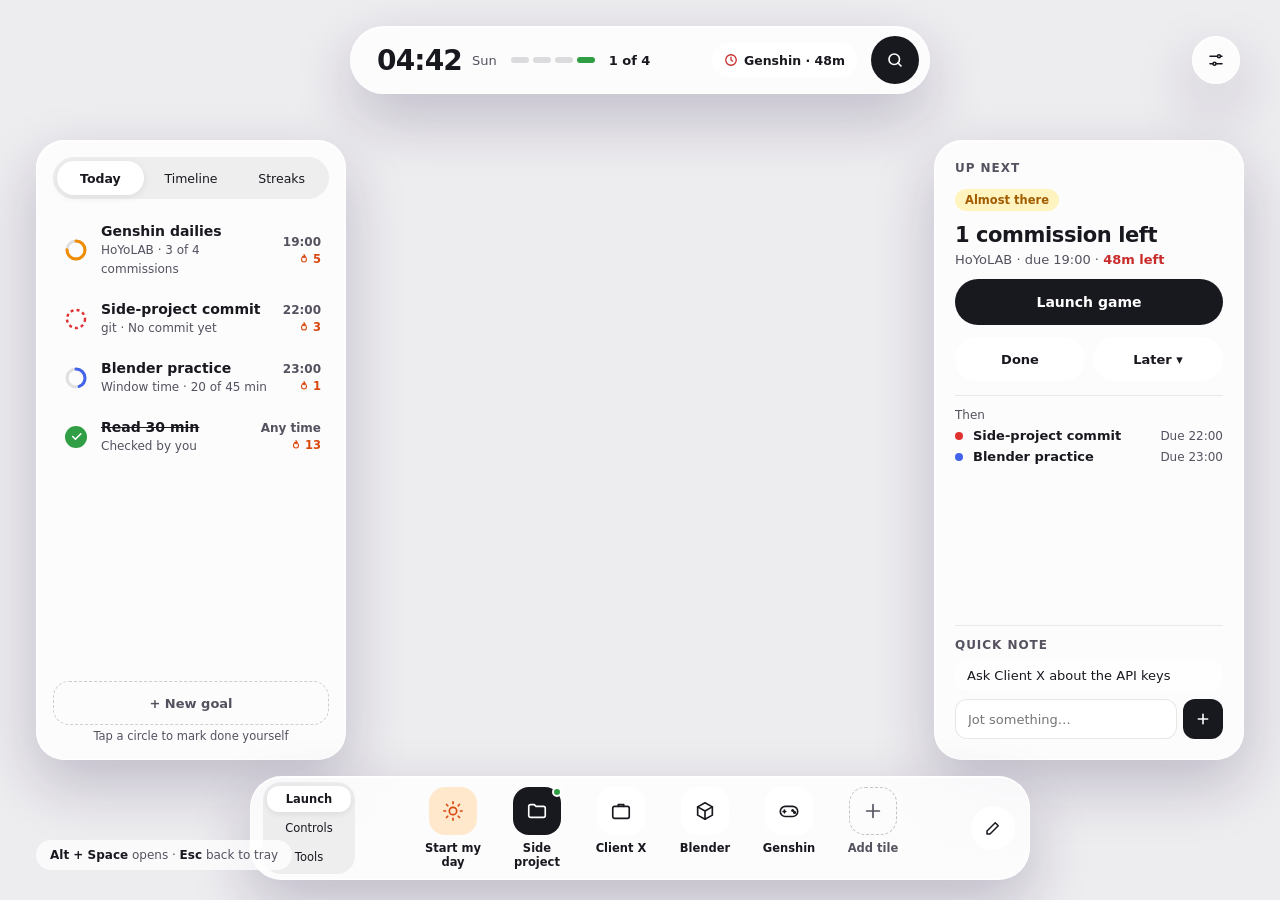
==== ui/index.html @ e7712622 "overlay shell with tray and alt+space" ====
<!doctype html>
<html lang="en">
<head>
  <meta charset="utf-8">
  <meta name="viewport" content="width=device-width, initial-scale=1">
  <title>Moondeck</title>
  <link rel="stylesheet" href="style.css">
</head>
<body>
  <main id="stage">
    <header id="top" class="frost"></header>
    <section id="cmd" class="frost" hidden></section>
    <button id="settings" class="frost round" aria-label="Settings"></button>

    <aside id="left" class="frost card"></aside>
    <aside id="right" class="frost card"></aside>

    <section id="pop" class="frost" hidden></section>
    <div id="toast" hidden></div>
    <nav id="deck" class="frost"></nav>

    <p id="hint"></p>
  </main>
  <script src="app.js"></script>
</body>
</html>
---- ui/style.css ----
:root {
  --ink: #18181f;
  --muted: #55515f;
  --line: rgba(24, 24, 31, 0.08);
  --chip: rgba(255, 255, 255, 0.85);
  --green: #2f9e44;
  --red: #e03131;
  --violet: #7048e8;
  font-family: "Plus Jakarta Sans", "Segoe UI Variable Text", "Segoe UI", system-ui, sans-serif;
  color: var(--ink);
}

* { box-sizing: border-box; }
html, body { margin: 0; height: 100%; background: transparent; overflow: hidden; user-select: none; }
button { font: inherit; color: inherit; cursor: pointer; border: none; background: none; padding: 0; }
input { font: inherit; color: inherit; }
[hidden] { display: none !important; }

#stage { position: fixed; inset: 0; background: rgba(30, 24, 60, 0.08); animation: fade 0.16s ease-out; }
@keyframes fade { from { opacity: 0; } }
@keyframes rise { from { opacity: 0; transform: translate(var(--tx, 0), calc(var(--ty, 0px) + 8px)); } }

.frost {
  background: rgba(255, 255, 255, 0.82);
  border: 1px solid rgba(255, 255, 255, 0.9);
  box-shadow: 0 24px 60px rgba(30, 20, 70, 0.22), inset 0 1px 0 #fff;
  backdrop-filter: blur(30px) saturate(170%);
}
.round { border-radius: 50%; display: flex; align-items: center; justify-content: center; }
.dark { background: var(--ink); color: #fff; }

/* ---------- top pill ---------- */
#top {
  position: absolute; top: 26px; left: 50%; --tx: -50%; transform: translateX(-50%);
  width: 580px; height: 68px; border-radius: 999px; padding: 0 10px 0 26px;
  display: flex; align-items: center; gap: 14px; animation: rise 0.2s ease-out;
}
.clock { font-size: 28px; font-weight: 700; letter-spacing: -0.03em; font-variant-numeric: tabular-nums; }
.day { font-size: 13px; color: var(--muted); margin-left: -4px; }
.segs { display: flex; gap: 4px; }
.segs span { width: 18px; height: 6px; border-radius: 3px; background: rgba(24, 24, 31, 0.14); }
.segs span.on { background: var(--green); }
.count { font-size: 13px; font-weight: 600; }
.spacer { flex: 1; }
.due {
  display: flex; align-items: center; gap: 6px; height: 34px; padding: 0 12px;
  border-radius: 999px; background: var(--chip); font-size: 12.5px; font-weight: 600;
}
.due svg { color: #c92a2a; }
#top .search { width: 48px; height: 48px; }

#settings { position: absolute; right: 40px; top: 36px; width: 48px; height: 48px; }

/* ---------- command bar ---------- */
#cmd {
  position: absolute; top: 104px; left: 50%; transform: translateX(-50%);
  width: 580px; border-radius: 24px; padding: 10px; z-index: 5;
  display: flex; flex-direction: column; gap: 4px;
}
#cmd label {
  display: flex; align-items: center; gap: 10px; height: 46px; padding: 0 14px;
  border-radius: 16px; background: var(--chip); color: var(--muted);
}
#cmd input { flex: 1; border: none; outline: none; background: transparent; font-size: 14px; color: var(--ink); }
.row { border-radius: 12px; }
.row:hover, .row.sel { background: rgba(255, 255, 255, 0.7); }
#cmd .row {
  display: flex; justify-content: space-between; align-items: center;
  height: 42px; padding: 0 14px; font-size: 13.5px; text-align: left;
}
#cmd .row small { color: var(--muted); font-size: 12px; }

/* ---------- side cards ---------- */
.card {
  position: absolute; top: 50%; transform: translateY(-50%);
  width: 310px; height: min(620px, calc(100vh - 280px)); border-radius: 28px;
  display: flex; flex-direction: column; gap: 14px; overflow: hidden;
}
#left { left: 36px; padding: 16px; }
#right { right: 36px; padding: 20px; }

.tabs { display: grid; grid-template-columns: repeat(3, 1fr); gap: 4px; padding: 4px; border-radius: 999px; background: rgba(24, 24, 31, 0.06); }
.tabs button { height: 34px; border-radius: 999px; font-size: 12.5px; font-weight: 500; }
.tabs button.on { background: #fff; font-weight: 700; box-shadow: 0 2px 8px rgba(24, 24, 31, 0.08); }

.list { display: flex; flex-direction: column; gap: 4px; flex: 1; min-height: 0; overflow-y: auto; }
.goal { display: grid; grid-template-columns: 30px 1fr auto; align-items: center; gap: 10px; padding: 10px 8px; }
.goal .tick { width: 30px; height: 30px; display: flex; align-items: center; justify-content: center; }
.goal .name { font-size: 14px; font-weight: 600; display: block; }
.goal.done .name { text-decoration: line-through; }
.goal .sub { font-size: 12px; color: var(--muted); }
.goal .meta { display: flex; flex-direction: column; align-items: flex-end; gap: 3px; font-size: 12px; font-weight: 600; color: var(--muted); }
.streak { display: flex; align-items: center; gap: 3px; color: #d9480f; font-size: 11.5px; }
.check { width: 22px; height: 22px; border-radius: 50%; background: var(--green); color: #fff; display: flex; align-items: center; justify-content: center; }
.ghost { height: 44px; border: 1.5px dashed rgba(24, 24, 31, 0.2); border-radius: 16px; color: var(--muted); font-size: 13px; font-weight: 600; }
.foot { font-size: 11.5px; color: var(--muted); text-align: center; margin: 0; }

.tl { display: grid; grid-template-columns: 42px 1fr auto; align-items: center; gap: 10px; padding: 9px 6px; }
.tl time { font-size: 12px; color: var(--muted); }
.tl b { font-size: 13px; }
.tl b span { font-weight: 400; color: var(--muted); }
.tl i { display: block; height: 5px; border-radius: 3px; margin-top: 5px; }
.tl em { font-style: normal; font-size: 12px; font-weight: 600; }
.total { display: flex; justify-content: space-between; padding: 12px 14px; border-radius: 16px; background: rgba(255, 255, 255, 0.7); font-size: 13px; }

.streakrow { display: flex; flex-direction: column; gap: 8px; padding: 8px 4px; }
.streakrow div { display: flex; justify-content: space-between; font-size: 13px; }
.dots { display: flex; gap: 5px; }
.dots span { flex: 1; height: 8px; border-radius: 4px; background: rgba(24, 24, 31, 0.12); }
.dots span.on { background: var(--green); }
.dots span.today { background: #ffa94d; }

/* ---------- up next ---------- */
.label { font-size: 12px; font-weight: 600; text-transform: uppercase; letter-spacing: 0.08em; color: var(--muted); }
.tag { align-self: flex-start; font-size: 11.5px; font-weight: 700; padding: 4px 10px; border-radius: 999px; }
.tag.miss { background: #ffe3e3; color: #c92a2a; }
.tag.prog { background: #fff3bf; color: #a15c00; }
.tag.manual { background: #d3f9d8; color: #2b8a3e; }
.next h2 { margin: 0; font-size: 21px; line-height: 1.2; letter-spacing: -0.02em; }
.next p { margin: 4px 0 0; font-size: 13px; color: var(--muted); }
.next p b { color: #c92a2a; }
.next { display: flex; flex-direction: column; gap: 12px; }
.pill { height: 44px; border-radius: 999px; font-size: 13px; font-weight: 600; background: var(--chip); }
.pill.dark { height: 46px; font-size: 14px; background: var(--ink); }
.pill.on { background: #fff; }
.pair { display: flex; gap: 8px; }
.pair > * { flex: 1; }
.grid2 { display: grid; grid-template-columns: 1fr 1fr; gap: 6px; }
.grid2 button { height: 38px; border: 1px solid rgba(24, 24, 31, 0.1); border-radius: 12px; background: rgba(255, 255, 255, 0.6); font-size: 12.5px; }
.clear { padding: 18px; border-radius: 20px; background: rgba(211, 249, 216, 0.7); }
.clear h2 { margin: 0; font-size: 20px; color: #2b8a3e; }
.clear p { margin: 4px 0 0; font-size: 13px; color: #2f5d39; }
.then { display: flex; flex-direction: column; gap: 6px; padding-top: 12px; border-top: 1px solid var(--line); font-size: 13px; }
.then div { display: flex; align-items: center; gap: 10px; }
.then i { width: 8px; height: 8px; border-radius: 50%; }
.then b { flex: 1; }
.then small { color: var(--muted); font-size: 12px; }
.notes { display: flex; flex-direction: column; gap: 8px; padding-top: 12px; border-top: 1px solid var(--line); margin-top: auto; }
.note { font-size: 13px; padding: 8px 12px; border-radius: 12px; background: rgba(255, 255, 255, 0.7); user-select: text; }
.noteform { display: flex; gap: 6px; }
.noteform input { flex: 1; min-width: 0; height: 40px; padding: 0 12px; border: 1px solid rgba(24, 24, 31, 0.1); border-radius: 12px; background: var(--chip); font-size: 13px; outline: none; }
.noteform button { width: 40px; height: 40px; border-radius: 12px; display: flex; align-items: center; justify-content: center; }

/* ---------- deck ---------- */
#deck {
  position: absolute; bottom: 20px; left: 50%; --tx: -50%; transform: translateX(-50%);
  width: 780px; height: 104px; border-radius: 32px; padding: 0 14px 0 12px;
  display: flex; align-items: center; gap: 10px; animation: rise 0.2s ease-out;
}
.pages { display: flex; flex-direction: column; gap: 3px; padding: 4px; border-radius: 18px; background: rgba(24, 24, 31, 0.06); }
.pages button { width: 84px; height: 26px; border-radius: 12px; font-size: 11.5px; font-weight: 500; }
.pages button.on { background: #fff; font-weight: 700; box-shadow: 0 2px 6px rgba(24, 24, 31, 0.08); }
.tiles { flex: 1; display: flex; justify-content: center; gap: 4px; }
.tile {
  position: relative; width: 80px; padding: 6px 0; border-radius: 18px; border: 1.5px solid transparent;
  display: flex; flex-direction: column; align-items: center; gap: 6px; font-size: 11.5px; font-weight: 600;
}
.editing .tile { border: 1.5px dashed var(--violet); }
.ico {
  width: 48px; height: 48px; border-radius: 16px; background: var(--chip);
  display: flex; align-items: center; justify-content: center; transition: transform 0.15s ease;
}
.tile:hover .ico { transform: translateY(-2px); }
.tile.active .ico { background: #fff; border: 1.5px solid var(--ink); }
.tile.add { color: var(--muted); }
.tile.add .ico { background: transparent; border: 1.5px dashed rgba(24, 24, 31, 0.25); }
.tile .dot { position: absolute; top: 6px; right: 14px; width: 10px; height: 10px; border-radius: 50%; background: var(--green); border: 2px solid #fff; }
.editbtn { width: 44px; height: 44px; flex-shrink: 0; background: var(--chip); }
.editbtn.on { background: var(--violet); color: #fff; }

/* ---------- popovers + toast ---------- */
#pop {
  position: absolute; bottom: 134px; left: 50%; transform: translateX(-50%);
  width: 330px; border-radius: 24px; padding: 18px; z-index: 6;
  display: flex; flex-direction: column; gap: 12px;
}
#pop header { display: flex; justify-content: space-between; align-items: baseline; font-weight: 700; font-size: 14px; }
#pop header span { font-size: 22px; letter-spacing: -0.02em; font-variant-numeric: tabular-nums; }
#pop input[type="range"] { width: 100%; accent-color: var(--ink); }
#pop .out { display: flex; justify-content: space-between; align-items: center; height: 40px; padding: 0 12px; font-size: 13px; }
#pop .out small { color: #2b8a3e; font-weight: 700; }
#pop .grid4 { display: grid; grid-template-columns: repeat(4, 1fr); gap: 6px; }
#pop .grid4 button { height: 40px; border: 1px solid rgba(24, 24, 31, 0.1); border-radius: 12px; background: rgba(255, 255, 255, 0.75); font-size: 13px; font-weight: 600; }
#pop p { margin: 0; font-size: 12px; color: var(--muted); }
#pop .clip { display: flex; flex-direction: column; gap: 2px; padding: 9px 10px; text-align: left; }
#pop .clip b { font-size: 13px; white-space: nowrap; overflow: hidden; text-overflow: ellipsis; max-width: 290px; }
#pop .clip small { font-size: 11.5px; color: var(--muted); }

#toast {
  position: absolute; bottom: 134px; left: 50%; transform: translateX(-50%); z-index: 7;
  display: flex; align-items: center; gap: 8px; padding: 10px 18px; border-radius: 999px;
  background: var(--ink); color: #fff; font-size: 13px; font-weight: 600; white-space: nowrap;
  box-shadow: 0 12px 30px rgba(24, 24, 31, 0.25);
}

#hint { position: absolute; left: 36px; bottom: 30px; margin: 0; padding: 8px 14px; border-radius: 999px; background: rgba(255, 255, 255, 0.75); font-size: 12px; color: var(--muted); }
kbd { font: inherit; font-weight: 700; color: var(--ink); }
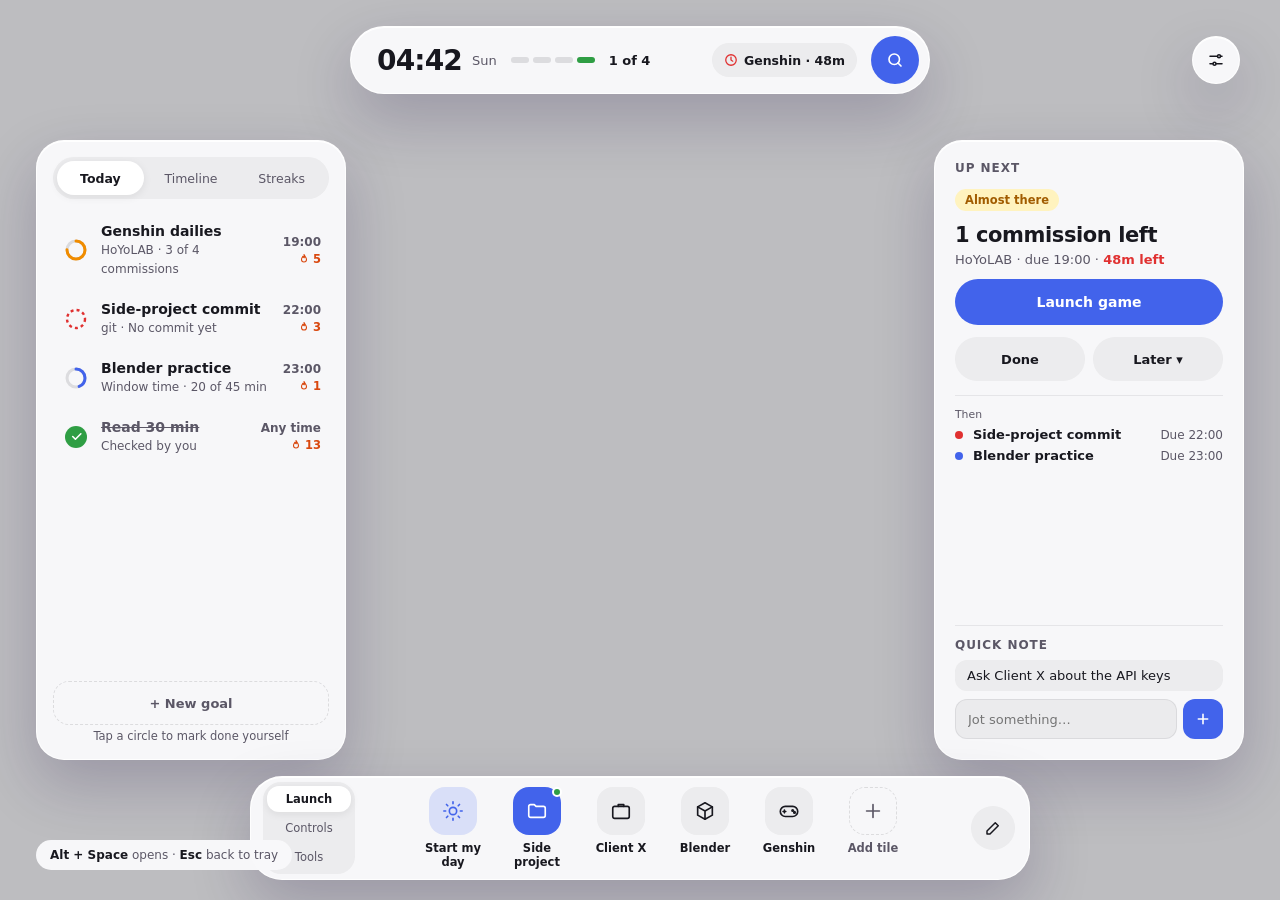
==== commit 1dd81381: "slide panels to edges on open/close" ====
--- a/ui/index.html
+++ b/ui/index.html
@@ -6,7 +6,7 @@
   <title>Moondeck</title>
   <link rel="stylesheet" href="style.css">
 </head>
-<body>
+<body class="out">
   <main id="stage">
     <header id="top" class="frost"></header>
     <section id="cmd" class="frost" hidden></section>
--- a/ui/style.css
+++ b/ui/style.css
@@ -1,13 +1,57 @@
+/* Theme follows Windows: light/dark from the system, --accent from the Windows accent color (set in app.js). */
 :root {
+  --accent: #4263eb;
+  --accent-ink: #fff;
+  --accent-soft: color-mix(in srgb, var(--accent) 16%, transparent);
+
+  --dim: rgba(20, 18, 30, 0.28);
+  --panel: rgba(248, 248, 250, 0.985);
+  --panel-solid: #fff;
+  --panel-border: rgba(255, 255, 255, 0.9);
+  --shadow: 0 24px 60px rgba(30, 20, 70, 0.22), inset 0 1px 0 #fff;
   --ink: #18181f;
-  --muted: #55515f;
+  --muted: #5b5766;
   --line: rgba(24, 24, 31, 0.08);
-  --chip: rgba(255, 255, 255, 0.85);
+  --chip: rgba(24, 24, 31, 0.05);
+  --hover: rgba(24, 24, 31, 0.04);
+  --track: rgba(24, 24, 31, 0.12);
+  --seg-on: #fff;
+  --seg-shadow: 0 2px 8px rgba(24, 24, 31, 0.08);
+
   --green: #2f9e44;
   --red: #e03131;
-  --violet: #7048e8;
-  font-family: "Plus Jakarta Sans", "Segoe UI Variable Text", "Segoe UI", system-ui, sans-serif;
+  --orange: #d9480f;
+  --miss-bg: #ffe3e3; --miss-fg: #c92a2a;
+  --prog-bg: #fff3bf; --prog-fg: #a15c00;
+  --ok-bg: #d3f9d8; --ok-fg: #2b8a3e;
+
+  font-family: "Segoe UI Variable Text", "Segoe UI", system-ui, sans-serif;
   color: var(--ink);
+}
+
+@media (prefers-color-scheme: dark) {
+  :root {
+    --dim: rgba(0, 0, 0, 0.45);
+    --panel: rgba(28, 28, 31, 0.96);
+    --panel-solid: #1c1c1f;
+    --panel-border: rgba(255, 255, 255, 0.07);
+    --shadow: 0 24px 60px rgba(0, 0, 0, 0.5), inset 0 1px 0 rgba(255, 255, 255, 0.05);
+    --ink: #f1f1f3;
+    --muted: #a3a3ad;
+    --line: rgba(255, 255, 255, 0.08);
+    --chip: rgba(255, 255, 255, 0.07);
+    --hover: rgba(255, 255, 255, 0.05);
+    --track: rgba(255, 255, 255, 0.12);
+    --seg-on: rgba(255, 255, 255, 0.13);
+    --seg-shadow: none;
+
+    --green: #40c057;
+    --red: #ff6b6b;
+    --orange: #ff922b;
+    --miss-bg: rgba(255, 107, 107, 0.15); --miss-fg: #ffa8a8;
+    --prog-bg: rgba(255, 212, 59, 0.14); --prog-fg: #ffd43b;
+    --ok-bg: rgba(64, 192, 87, 0.15); --ok-fg: #8ce99a;
+  }
 }
 
 * { box-sizing: border-box; }
@@ -15,30 +59,29 @@
 button { font: inherit; color: inherit; cursor: pointer; border: none; background: none; padding: 0; }
 input { font: inherit; color: inherit; }
 [hidden] { display: none !important; }
-
-#stage { position: fixed; inset: 0; background: rgba(30, 24, 60, 0.08); animation: fade 0.16s ease-out; }
-@keyframes fade { from { opacity: 0; } }
-@keyframes rise { from { opacity: 0; transform: translate(var(--tx, 0), calc(var(--ty, 0px) + 8px)); } }
+:focus-visible { outline: 2px solid var(--accent); outline-offset: 2px; }
+
+#stage { position: fixed; inset: 0; background: var(--dim); transition: background 0.24s ease; }
 
 .frost {
-  background: rgba(255, 255, 255, 0.82);
-  border: 1px solid rgba(255, 255, 255, 0.9);
-  box-shadow: 0 24px 60px rgba(30, 20, 70, 0.22), inset 0 1px 0 #fff;
-  backdrop-filter: blur(30px) saturate(170%);
+  background: var(--panel);
+  border: 1px solid var(--panel-border);
+  box-shadow: var(--shadow);
+  backdrop-filter: blur(30px) saturate(160%);
 }
 .round { border-radius: 50%; display: flex; align-items: center; justify-content: center; }
-.dark { background: var(--ink); color: #fff; }
+.primary { background: var(--accent); color: var(--accent-ink); }
 
 /* ---------- top pill ---------- */
 #top {
-  position: absolute; top: 26px; left: 50%; --tx: -50%; transform: translateX(-50%);
+  position: absolute; top: 26px; left: 50%; transform: translateX(-50%);
   width: 580px; height: 68px; border-radius: 999px; padding: 0 10px 0 26px;
-  display: flex; align-items: center; gap: 14px; animation: rise 0.2s ease-out;
+  display: flex; align-items: center; gap: 14px;
 }
 .clock { font-size: 28px; font-weight: 700; letter-spacing: -0.03em; font-variant-numeric: tabular-nums; }
 .day { font-size: 13px; color: var(--muted); margin-left: -4px; }
 .segs { display: flex; gap: 4px; }
-.segs span { width: 18px; height: 6px; border-radius: 3px; background: rgba(24, 24, 31, 0.14); }
+.segs span { width: 18px; height: 6px; border-radius: 3px; background: var(--track); }
 .segs span.on { background: var(--green); }
 .count { font-size: 13px; font-weight: 600; }
 .spacer { flex: 1; }
@@ -46,7 +89,7 @@
   display: flex; align-items: center; gap: 6px; height: 34px; padding: 0 12px;
   border-radius: 999px; background: var(--chip); font-size: 12.5px; font-weight: 600;
 }
-.due svg { color: #c92a2a; }
+.due svg { color: var(--red); }
 #top .search { width: 48px; height: 48px; }
 
 #settings { position: absolute; right: 40px; top: 36px; width: 48px; height: 48px; }
@@ -63,11 +106,12 @@
 }
 #cmd input { flex: 1; border: none; outline: none; background: transparent; font-size: 14px; color: var(--ink); }
 .row { border-radius: 12px; }
-.row:hover, .row.sel { background: rgba(255, 255, 255, 0.7); }
+.row:hover, .row.sel { background: var(--hover); }
 #cmd .row {
   display: flex; justify-content: space-between; align-items: center;
   height: 42px; padding: 0 14px; font-size: 13.5px; text-align: left;
 }
+#cmd .row.sel { box-shadow: inset 3px 0 0 var(--accent); }
 #cmd .row small { color: var(--muted); font-size: 12px; }
 
 /* ---------- side cards ---------- */
@@ -79,20 +123,22 @@
 #left { left: 36px; padding: 16px; }
 #right { right: 36px; padding: 20px; }
 
-.tabs { display: grid; grid-template-columns: repeat(3, 1fr); gap: 4px; padding: 4px; border-radius: 999px; background: rgba(24, 24, 31, 0.06); }
-.tabs button { height: 34px; border-radius: 999px; font-size: 12.5px; font-weight: 500; }
-.tabs button.on { background: #fff; font-weight: 700; box-shadow: 0 2px 8px rgba(24, 24, 31, 0.08); }
+.tabs { display: grid; grid-template-columns: repeat(3, 1fr); gap: 4px; padding: 4px; border-radius: 999px; background: var(--chip); }
+.tabs button { height: 34px; border-radius: 999px; font-size: 12.5px; font-weight: 500; color: var(--muted); }
+.tabs button.on { background: var(--seg-on); color: var(--ink); font-weight: 700; box-shadow: var(--seg-shadow); }
 
 .list { display: flex; flex-direction: column; gap: 4px; flex: 1; min-height: 0; overflow-y: auto; }
 .goal { display: grid; grid-template-columns: 30px 1fr auto; align-items: center; gap: 10px; padding: 10px 8px; }
 .goal .tick { width: 30px; height: 30px; display: flex; align-items: center; justify-content: center; }
 .goal .name { font-size: 14px; font-weight: 600; display: block; }
-.goal.done .name { text-decoration: line-through; }
+.goal.done .name { text-decoration: line-through; color: var(--muted); }
 .goal .sub { font-size: 12px; color: var(--muted); }
 .goal .meta { display: flex; flex-direction: column; align-items: flex-end; gap: 3px; font-size: 12px; font-weight: 600; color: var(--muted); }
-.streak { display: flex; align-items: center; gap: 3px; color: #d9480f; font-size: 11.5px; }
+.ring-track { stroke: var(--track); }
+.streak { display: flex; align-items: center; gap: 3px; color: var(--orange); font-size: 11.5px; }
 .check { width: 22px; height: 22px; border-radius: 50%; background: var(--green); color: #fff; display: flex; align-items: center; justify-content: center; }
-.ghost { height: 44px; border: 1.5px dashed rgba(24, 24, 31, 0.2); border-radius: 16px; color: var(--muted); font-size: 13px; font-weight: 600; }
+.ghost { height: 44px; border: 1.5px dashed var(--track); border-radius: 16px; color: var(--muted); font-size: 13px; font-weight: 600; }
+.ghost:hover { border-color: var(--accent); color: var(--accent); }
 .foot { font-size: 11.5px; color: var(--muted); text-align: center; margin: 0; }
 
 .tl { display: grid; grid-template-columns: 42px 1fr auto; align-items: center; gap: 10px; padding: 9px 6px; }
@@ -101,72 +147,81 @@
 .tl b span { font-weight: 400; color: var(--muted); }
 .tl i { display: block; height: 5px; border-radius: 3px; margin-top: 5px; }
 .tl em { font-style: normal; font-size: 12px; font-weight: 600; }
-.total { display: flex; justify-content: space-between; padding: 12px 14px; border-radius: 16px; background: rgba(255, 255, 255, 0.7); font-size: 13px; }
+.total { display: flex; justify-content: space-between; padding: 12px 14px; border-radius: 16px; background: var(--chip); font-size: 13px; }
 
 .streakrow { display: flex; flex-direction: column; gap: 8px; padding: 8px 4px; }
 .streakrow div { display: flex; justify-content: space-between; font-size: 13px; }
+.streakrow div span { color: var(--muted); }
 .dots { display: flex; gap: 5px; }
-.dots span { flex: 1; height: 8px; border-radius: 4px; background: rgba(24, 24, 31, 0.12); }
+.dots span { flex: 1; height: 8px; border-radius: 4px; background: var(--track); }
 .dots span.on { background: var(--green); }
-.dots span.today { background: #ffa94d; }
+.dots span.today { background: var(--orange); opacity: 0.8; }
 
 /* ---------- up next ---------- */
 .label { font-size: 12px; font-weight: 600; text-transform: uppercase; letter-spacing: 0.08em; color: var(--muted); }
 .tag { align-self: flex-start; font-size: 11.5px; font-weight: 700; padding: 4px 10px; border-radius: 999px; }
-.tag.miss { background: #ffe3e3; color: #c92a2a; }
-.tag.prog { background: #fff3bf; color: #a15c00; }
-.tag.manual { background: #d3f9d8; color: #2b8a3e; }
+.tag.miss { background: var(--miss-bg); color: var(--miss-fg); }
+.tag.prog { background: var(--prog-bg); color: var(--prog-fg); }
+.tag.manual { background: var(--ok-bg); color: var(--ok-fg); }
+.next { display: flex; flex-direction: column; gap: 12px; }
 .next h2 { margin: 0; font-size: 21px; line-height: 1.2; letter-spacing: -0.02em; }
 .next p { margin: 4px 0 0; font-size: 13px; color: var(--muted); }
-.next p b { color: #c92a2a; }
-.next { display: flex; flex-direction: column; gap: 12px; }
+.next p b { color: var(--red); }
 .pill { height: 44px; border-radius: 999px; font-size: 13px; font-weight: 600; background: var(--chip); }
-.pill.dark { height: 46px; font-size: 14px; background: var(--ink); }
-.pill.on { background: #fff; }
+.pill:hover { background: var(--track); }
+.pill.primary { height: 46px; font-size: 14px; background: var(--accent); }
+.pill.primary:hover { filter: brightness(1.08); }
+.pill.on { background: var(--seg-on); box-shadow: inset 0 0 0 1.5px var(--accent); }
 .pair { display: flex; gap: 8px; }
 .pair > * { flex: 1; }
 .grid2 { display: grid; grid-template-columns: 1fr 1fr; gap: 6px; }
-.grid2 button { height: 38px; border: 1px solid rgba(24, 24, 31, 0.1); border-radius: 12px; background: rgba(255, 255, 255, 0.6); font-size: 12.5px; }
-.clear { padding: 18px; border-radius: 20px; background: rgba(211, 249, 216, 0.7); }
-.clear h2 { margin: 0; font-size: 20px; color: #2b8a3e; }
-.clear p { margin: 4px 0 0; font-size: 13px; color: #2f5d39; }
+.grid2 button { height: 38px; border: 1px solid var(--line); border-radius: 12px; background: var(--chip); font-size: 12.5px; }
+.grid2 button:hover { border-color: var(--accent); }
+.clear { padding: 18px; border-radius: 20px; background: var(--ok-bg); }
+.clear h2 { margin: 0; font-size: 20px; color: var(--ok-fg); }
+.clear p { margin: 4px 0 0; font-size: 13px; color: var(--ok-fg); opacity: 0.85; }
 .then { display: flex; flex-direction: column; gap: 6px; padding-top: 12px; border-top: 1px solid var(--line); font-size: 13px; }
+.then > small { color: var(--muted); }
 .then div { display: flex; align-items: center; gap: 10px; }
 .then i { width: 8px; height: 8px; border-radius: 50%; }
 .then b { flex: 1; }
-.then small { color: var(--muted); font-size: 12px; }
+.then div small { color: var(--muted); font-size: 12px; }
 .notes { display: flex; flex-direction: column; gap: 8px; padding-top: 12px; border-top: 1px solid var(--line); margin-top: auto; }
-.note { font-size: 13px; padding: 8px 12px; border-radius: 12px; background: rgba(255, 255, 255, 0.7); user-select: text; }
+.note { font-size: 13px; padding: 8px 12px; border-radius: 12px; background: var(--chip); user-select: text; }
 .noteform { display: flex; gap: 6px; }
-.noteform input { flex: 1; min-width: 0; height: 40px; padding: 0 12px; border: 1px solid rgba(24, 24, 31, 0.1); border-radius: 12px; background: var(--chip); font-size: 13px; outline: none; }
+.noteform input { flex: 1; min-width: 0; height: 40px; padding: 0 12px; border: 1px solid var(--line); border-radius: 12px; background: var(--chip); font-size: 13px; outline: none; }
+.noteform input:focus { border-color: var(--accent); }
 .noteform button { width: 40px; height: 40px; border-radius: 12px; display: flex; align-items: center; justify-content: center; }
 
 /* ---------- deck ---------- */
 #deck {
-  position: absolute; bottom: 20px; left: 50%; --tx: -50%; transform: translateX(-50%);
+  position: absolute; bottom: 20px; left: 50%; transform: translateX(-50%);
   width: 780px; height: 104px; border-radius: 32px; padding: 0 14px 0 12px;
-  display: flex; align-items: center; gap: 10px; animation: rise 0.2s ease-out;
-}
-.pages { display: flex; flex-direction: column; gap: 3px; padding: 4px; border-radius: 18px; background: rgba(24, 24, 31, 0.06); }
-.pages button { width: 84px; height: 26px; border-radius: 12px; font-size: 11.5px; font-weight: 500; }
-.pages button.on { background: #fff; font-weight: 700; box-shadow: 0 2px 6px rgba(24, 24, 31, 0.08); }
+  display: flex; align-items: center; gap: 10px;
+}
+.pages { display: flex; flex-direction: column; gap: 3px; padding: 4px; border-radius: 18px; background: var(--chip); }
+.pages button { width: 84px; height: 26px; border-radius: 12px; font-size: 11.5px; font-weight: 500; color: var(--muted); }
+.pages button.on { background: var(--seg-on); color: var(--ink); font-weight: 700; box-shadow: var(--seg-shadow); }
 .tiles { flex: 1; display: flex; justify-content: center; gap: 4px; }
 .tile {
   position: relative; width: 80px; padding: 6px 0; border-radius: 18px; border: 1.5px solid transparent;
   display: flex; flex-direction: column; align-items: center; gap: 6px; font-size: 11.5px; font-weight: 600;
 }
-.editing .tile { border: 1.5px dashed var(--violet); }
+.editing .tile { border: 1.5px dashed var(--accent); }
 .ico {
   width: 48px; height: 48px; border-radius: 16px; background: var(--chip);
-  display: flex; align-items: center; justify-content: center; transition: transform 0.15s ease;
-}
-.tile:hover .ico { transform: translateY(-2px); }
-.tile.active .ico { background: #fff; border: 1.5px solid var(--ink); }
+  display: flex; align-items: center; justify-content: center; transition: transform 0.15s ease, background 0.15s ease;
+}
+.tile:hover .ico { transform: translateY(-2px); background: var(--track); }
+.tile.accent .ico { background: var(--accent); color: var(--accent-ink); }
+.tile.soft .ico { background: var(--accent-soft); color: var(--accent); }
+.tile.warn .ico { background: var(--miss-bg); color: var(--miss-fg); }
+.tile.active .ico { box-shadow: inset 0 0 0 1.5px var(--accent); }
 .tile.add { color: var(--muted); }
-.tile.add .ico { background: transparent; border: 1.5px dashed rgba(24, 24, 31, 0.25); }
-.tile .dot { position: absolute; top: 6px; right: 14px; width: 10px; height: 10px; border-radius: 50%; background: var(--green); border: 2px solid #fff; }
+.tile.add .ico { background: transparent; border: 1.5px dashed var(--track); }
+.tile .dot { position: absolute; top: 6px; right: 14px; width: 10px; height: 10px; border-radius: 50%; background: var(--green); border: 2px solid var(--panel-solid); }
 .editbtn { width: 44px; height: 44px; flex-shrink: 0; background: var(--chip); }
-.editbtn.on { background: var(--violet); color: #fff; }
+.editbtn.on { background: var(--accent); color: var(--accent-ink); }
 
 /* ---------- popovers + toast ---------- */
 #pop {
@@ -176,11 +231,12 @@
 }
 #pop header { display: flex; justify-content: space-between; align-items: baseline; font-weight: 700; font-size: 14px; }
 #pop header span { font-size: 22px; letter-spacing: -0.02em; font-variant-numeric: tabular-nums; }
-#pop input[type="range"] { width: 100%; accent-color: var(--ink); }
+#pop input[type="range"] { width: 100%; accent-color: var(--accent); }
 #pop .out { display: flex; justify-content: space-between; align-items: center; height: 40px; padding: 0 12px; font-size: 13px; }
-#pop .out small { color: #2b8a3e; font-weight: 700; }
+#pop .out small { color: var(--accent); font-weight: 700; }
 #pop .grid4 { display: grid; grid-template-columns: repeat(4, 1fr); gap: 6px; }
-#pop .grid4 button { height: 40px; border: 1px solid rgba(24, 24, 31, 0.1); border-radius: 12px; background: rgba(255, 255, 255, 0.75); font-size: 13px; font-weight: 600; }
+#pop .grid4 button { height: 40px; border: 1px solid var(--line); border-radius: 12px; background: var(--chip); font-size: 13px; font-weight: 600; }
+#pop .grid4 button:hover { border-color: var(--accent); }
 #pop p { margin: 0; font-size: 12px; color: var(--muted); }
 #pop .clip { display: flex; flex-direction: column; gap: 2px; padding: 9px 10px; text-align: left; }
 #pop .clip b { font-size: 13px; white-space: nowrap; overflow: hidden; text-overflow: ellipsis; max-width: 290px; }
@@ -189,9 +245,33 @@
 #toast {
   position: absolute; bottom: 134px; left: 50%; transform: translateX(-50%); z-index: 7;
   display: flex; align-items: center; gap: 8px; padding: 10px 18px; border-radius: 999px;
-  background: var(--ink); color: #fff; font-size: 13px; font-weight: 600; white-space: nowrap;
-  box-shadow: 0 12px 30px rgba(24, 24, 31, 0.25);
-}
-
-#hint { position: absolute; left: 36px; bottom: 30px; margin: 0; padding: 8px 14px; border-radius: 999px; background: rgba(255, 255, 255, 0.75); font-size: 12px; color: var(--muted); }
+  background: var(--accent); color: var(--accent-ink); font-size: 13px; font-weight: 600; white-space: nowrap;
+  box-shadow: 0 12px 30px rgba(0, 0, 0, 0.3);
+}
+
+#hint { position: absolute; left: 36px; bottom: 30px; margin: 0; padding: 8px 14px; border-radius: 999px; background: var(--panel); font-size: 12px; color: var(--muted); }
 kbd { font: inherit; font-weight: 700; color: var(--ink); }
+
+/* ---------- open / close: every panel slides to its own edge ---------- */
+#top, #settings, #left, #right, #deck, #hint, #cmd, #pop, #toast {
+  transition: transform 0.34s cubic-bezier(0.16, 1, 0.3, 1), opacity 0.22s ease-out;
+}
+#left, #right { transition-delay: 0.03s; }
+
+body.out #stage { background: transparent; }
+body.out #top { transform: translate(-50%, -170%); opacity: 0; }
+body.out #settings { transform: translateY(-200%); opacity: 0; }
+body.out #left { transform: translate(-130%, -50%); opacity: 0; }
+body.out #right { transform: translate(130%, -50%); opacity: 0; }
+body.out #deck { transform: translate(-50%, 170%); opacity: 0; }
+body.out #hint { transform: translateY(260%); opacity: 0; }
+body.out #cmd, body.out #pop, body.out #toast { opacity: 0; }
+body.out #stage, body.out #stage * {
+  transition-duration: 0.2s;
+  transition-delay: 0s;
+  transition-timing-function: cubic-bezier(0.5, 0, 0.75, 0);
+}
+
+@media (prefers-reduced-motion: reduce) {
+  #stage, #stage * { transition-duration: 0.01s !important; }
+}
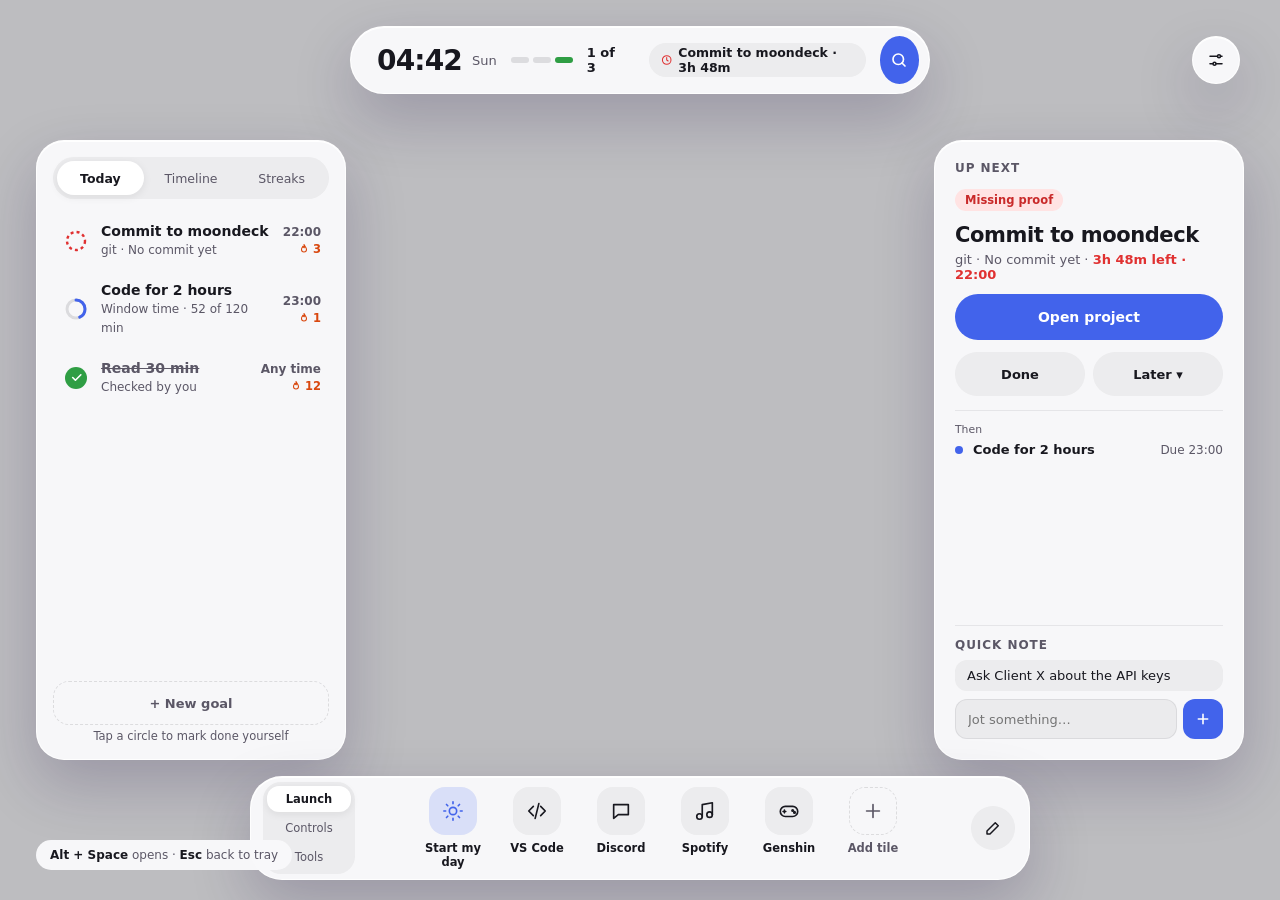
==== commit 4cc3e378: "settings panel, keys in credential manager, byo llm" ====
--- a/ui/index.html
+++ b/ui/index.html
@@ -10,7 +10,8 @@
   <main id="stage">
     <header id="top" class="frost"></header>
     <section id="cmd" class="frost" hidden></section>
-    <button id="settings" class="frost round" aria-label="Settings"></button>
+    <button id="settings" class="frost round" data-act="settings" aria-label="Settings"></button>
+    <section id="sheet" class="frost" hidden role="dialog" aria-label="Settings"></section>
 
     <aside id="left" class="frost card"></aside>
     <aside id="right" class="frost card"></aside>
--- a/ui/style.css
+++ b/ui/style.css
@@ -111,6 +111,7 @@
   display: flex; justify-content: space-between; align-items: center;
   height: 42px; padding: 0 14px; font-size: 13.5px; text-align: left;
 }
+#cmdlist { max-height: 320px; overflow-y: auto; display: flex; flex-direction: column; gap: 2px; }
 #cmd .row.sel { box-shadow: inset 3px 0 0 var(--accent); }
 #cmd .row small { color: var(--muted); font-size: 12px; }
 
@@ -123,7 +124,7 @@
 #left { left: 36px; padding: 16px; }
 #right { right: 36px; padding: 20px; }
 
-.tabs { display: grid; grid-template-columns: repeat(3, 1fr); gap: 4px; padding: 4px; border-radius: 999px; background: var(--chip); }
+.tabs { display: grid; grid-auto-flow: column; grid-auto-columns: 1fr; gap: 4px; padding: 4px; border-radius: 999px; background: var(--chip); }
 .tabs button { height: 34px; border-radius: 999px; font-size: 12.5px; font-weight: 500; color: var(--muted); }
 .tabs button.on { background: var(--seg-on); color: var(--ink); font-weight: 700; box-shadow: var(--seg-shadow); }
 
@@ -155,6 +156,7 @@
 .dots { display: flex; gap: 5px; }
 .dots span { flex: 1; height: 8px; border-radius: 4px; background: var(--track); }
 .dots span.on { background: var(--green); }
+.dots span.rest { opacity: 0.35; }
 .dots span.today { background: var(--orange); opacity: 0.8; }
 
 /* ---------- up next ---------- */
@@ -207,7 +209,6 @@
   position: relative; width: 80px; padding: 6px 0; border-radius: 18px; border: 1.5px solid transparent;
   display: flex; flex-direction: column; align-items: center; gap: 6px; font-size: 11.5px; font-weight: 600;
 }
-.editing .tile { border: 1.5px dashed var(--accent); }
 .ico {
   width: 48px; height: 48px; border-radius: 16px; background: var(--chip);
   display: flex; align-items: center; justify-content: center; transition: transform 0.15s ease, background 0.15s ease;
@@ -252,8 +253,46 @@
 #hint { position: absolute; left: 36px; bottom: 30px; margin: 0; padding: 8px 14px; border-radius: 999px; background: var(--panel); font-size: 12px; color: var(--muted); }
 kbd { font: inherit; font-weight: 700; color: var(--ink); }
 
+/* ---------- settings sheet ---------- */
+#sheet {
+  position: absolute; top: 50%; left: 50%; transform: translate(-50%, -50%); z-index: 10;
+  width: 560px; max-height: min(640px, calc(100vh - 270px)); overflow-y: auto;
+  border-radius: 28px; padding: 22px 24px; display: flex; flex-direction: column; gap: 18px;
+}
+#sheet header { display: flex; justify-content: space-between; align-items: center; }
+#sheet h2 { margin: 0; font-size: 20px; letter-spacing: -0.02em; }
+#sheet h3 { margin: 0 0 4px; font-size: 12px; font-weight: 600; text-transform: uppercase; letter-spacing: 0.08em; color: var(--muted); }
+#sheet section { display: flex; flex-direction: column; gap: 10px; padding-top: 14px; border-top: 1px solid var(--line); }
+#sheet .close { width: 36px; height: 36px; background: var(--chip); }
+.set-row { display: flex; align-items: center; justify-content: space-between; gap: 12px; font-size: 13.5px; }
+.set-row small { display: block; color: var(--muted); font-size: 12px; margin-top: 2px; }
+.field { display: flex; flex-direction: column; gap: 5px; font-size: 12px; color: var(--muted); }
+.field input, .field select {
+  height: 38px; padding: 0 12px; border: 1px solid var(--line); border-radius: 10px;
+  background: var(--chip); color: var(--ink); font-size: 13px; outline: none;
+}
+.field input:focus { border-color: var(--accent); }
+.fields2 { display: grid; grid-template-columns: 1fr 1fr; gap: 10px; }
+.keyrow { display: flex; gap: 6px; align-items: flex-end; }
+.keyrow .field { flex: 1; }
+.btn { height: 38px; padding: 0 14px; border-radius: 10px; background: var(--chip); font-size: 13px; font-weight: 600; white-space: nowrap; }
+.btn:hover { background: var(--track); }
+.btn.primary { background: var(--accent); color: var(--accent-ink); }
+.status { font-size: 12px; color: var(--muted); }
+.status.ok { color: var(--ok-fg); }
+.status.bad { color: var(--miss-fg); }
+.switch { position: relative; width: 40px; height: 24px; flex-shrink: 0; }
+.switch input { position: absolute; inset: 0; opacity: 0; margin: 0; cursor: pointer; }
+.switch span { position: absolute; inset: 0; border-radius: 999px; background: var(--track); transition: background 0.15s; pointer-events: none; }
+.switch span::after { content: ""; position: absolute; top: 3px; left: 3px; width: 18px; height: 18px; border-radius: 50%; background: #fff; transition: transform 0.15s; }
+.switch input:checked + span { background: var(--accent); }
+.switch input:checked + span::after { transform: translateX(16px); }
+.switch input:focus-visible + span { outline: 2px solid var(--accent); outline-offset: 2px; }
+.links { display: flex; gap: 8px; flex-wrap: wrap; }
+body.out #sheet { opacity: 0; transform: translate(-50%, -46%); }
+
 /* ---------- open / close: every panel slides to its own edge ---------- */
-#top, #settings, #left, #right, #deck, #hint, #cmd, #pop, #toast {
+#top, #settings, #left, #right, #deck, #hint, #cmd, #pop, #toast, #sheet {
   transition: transform 0.34s cubic-bezier(0.16, 1, 0.3, 1), opacity 0.22s ease-out;
 }
 #left, #right { transition-delay: 0.03s; }
